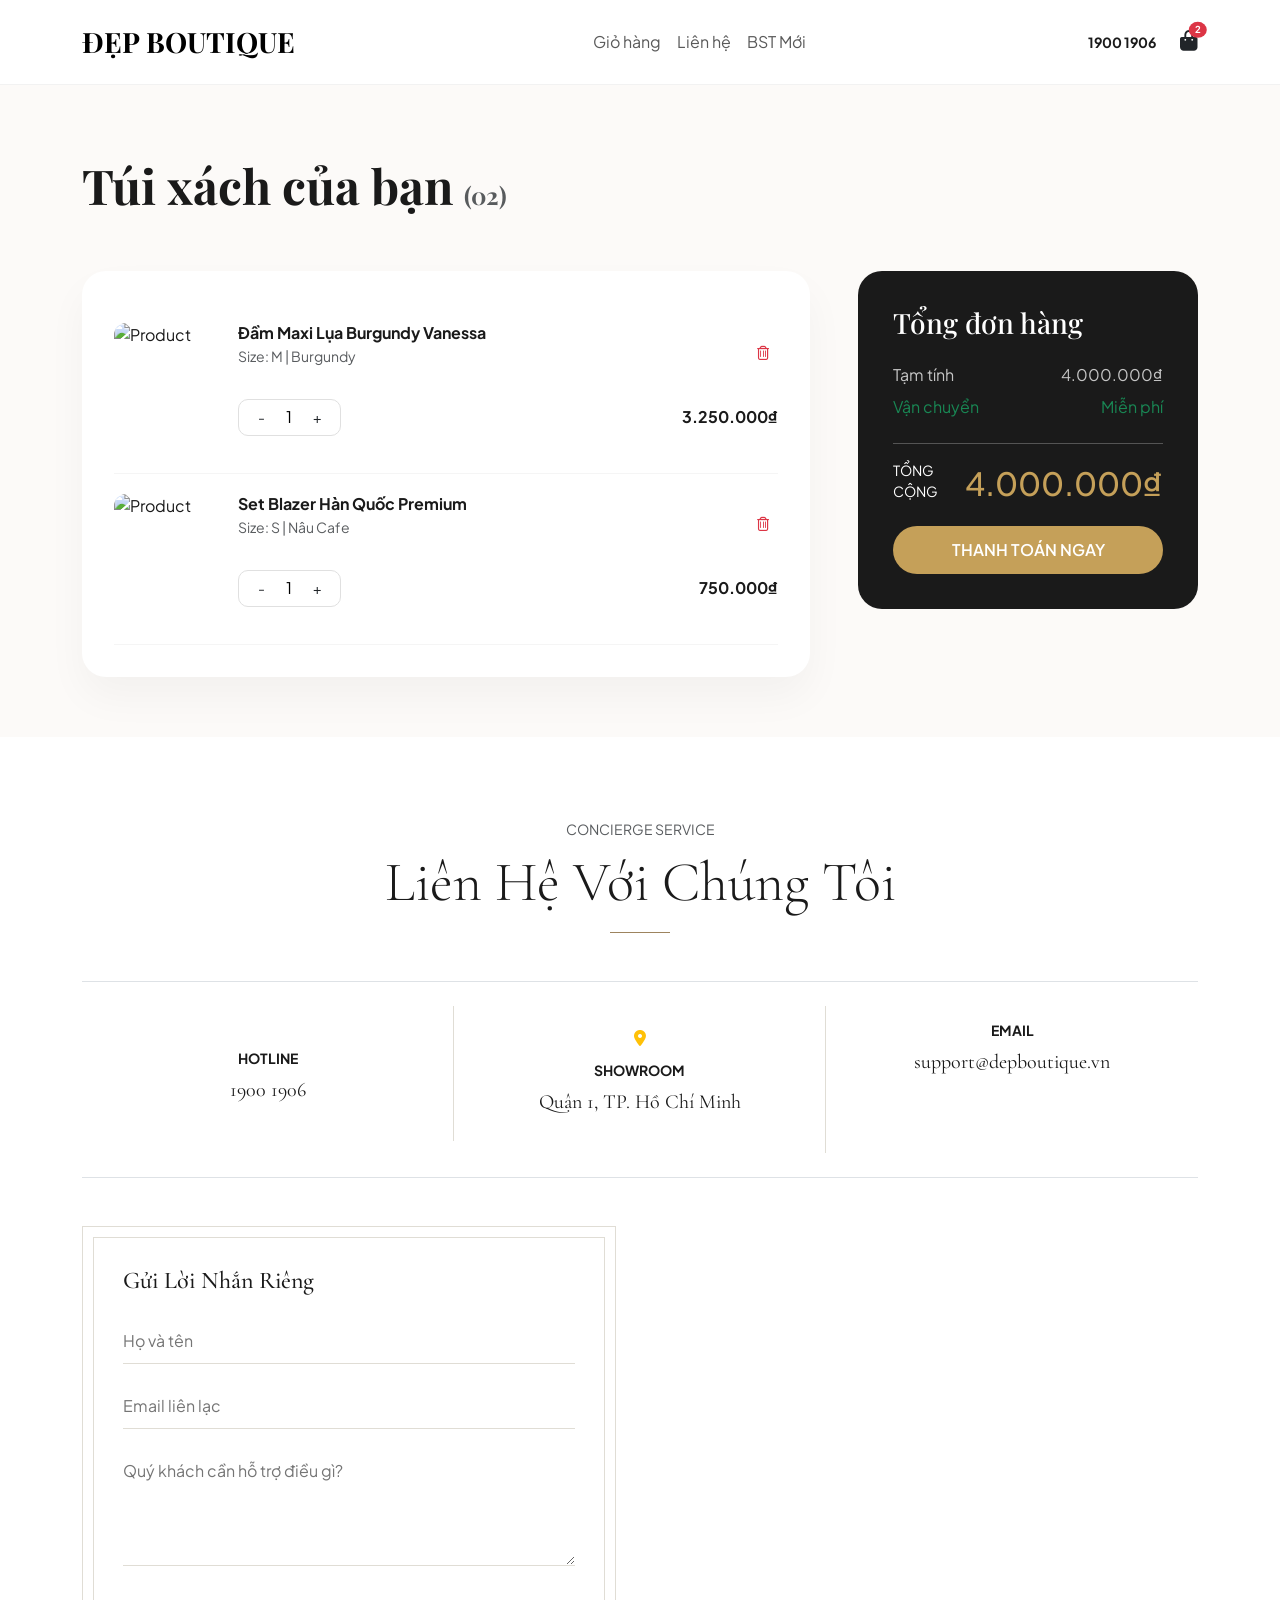
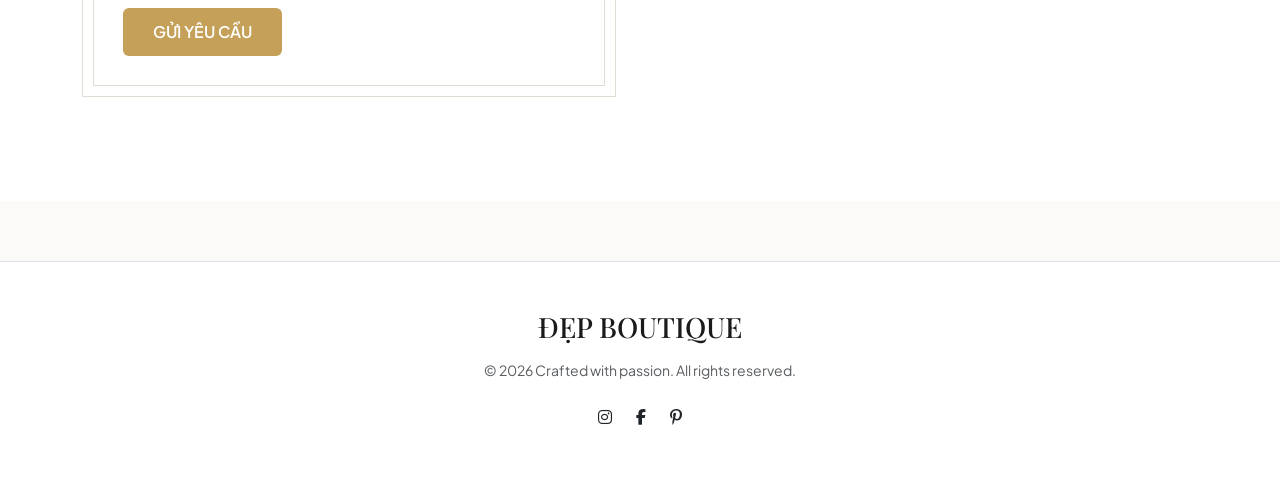
==== chi-tiet.html @ bcf45b08 "lan 1" ====
<!DOCTYPE html>
<html lang="vi">
<head>
    <meta charset="UTF-8">
    <meta name="viewport" content="width=device-width, initial-scale=1.0">
    <title>Đẹp Boutique | Giỏ Hàng & Liên Hệ</title>
    
    <!-- Fonts & Icons -->
    <link href="https://cdn.jsdelivr.net/npm/bootstrap@5.3.0/dist/css/bootstrap.min.css" rel="stylesheet">
    <link href="https://fonts.googleapis.com/css2?family=Plus+Jakarta+Sans:wght@300;400;600&family=Playfair+Display:ital,wght@0,600;1,600&family=Cormorant+Garamond:ital,wght@0,400;0,600;1,400&display=swap" rel="stylesheet">
    <link rel="stylesheet" href="https://cdnjs.cloudflare.com/ajax/libs/font-awesome/6.4.0/css/all.min.css">
    
    <style>
        :root {
            --primary-gold: #c5a059;
            --vintage-gold: #9d845e;
            --dark-ebony: #1a1a1a;
            --soft-cream: #fcfaf8;
            --border-color: #e0ddd5;
            --luxury-shadow: 0 20px 40px rgba(0, 0, 0, 0.04);
        }

        body {
            background-color: var(--soft-cream);
            font-family: 'Plus Jakarta Sans', sans-serif;
            color: var(--dark-ebony);
            scroll-behavior: smooth;
        }

        .serif { font-family: 'Cormorant Garamond', serif; }
        .luxury-font { font-family: 'Playfair Display', serif; }

        /* === NAVIGATION === */
        .navbar {
            background: rgba(255, 255, 255, 0.9);
            backdrop-filter: blur(15px);
            border-bottom: 1px solid rgba(0,0,0,0.05);
            z-index: 1000;
        }

        /* === CART SECTION STYLE === */
        .glass-container {
            background: #fff;
            border-radius: 24px;
            padding: 32px;
            box-shadow: var(--luxury-shadow);
        }

        .cart-item {
            padding: 20px 0;
            border-bottom: 1px solid #f5f5f5;
            transition: 0.3s;
        }

        .cart-img {
            width: 100px;
            height: 130px;
            object-fit: cover;
            border-radius: 12px;
        }

        .qty-control {
            display: inline-flex;
            align-items: center;
            border: 1px solid #e0e0e0;
            border-radius: 10px;
            padding: 2px 10px;
        }

        .summary-box {
            background: var(--dark-ebony);
            color: #fff;
            border-radius: 24px;
            padding: 35px;
            position: sticky;
            top: 100px;
        }

        /* === CONTACT SECTION STYLE === */
        .info-card {
            border-right: 1px solid var(--border-color);
            padding: 20px;
        }
        
        .glass-form-container {
            background: #fff;
            padding: 40px;
            border: 1px solid var(--border-color);
            position: relative;
        }
        .glass-form-container::after {
            content: "";
            position: absolute;
            top: 10px; left: 10px; right: 10px; bottom: 10px;
            border: 1px solid var(--border-color);
            pointer-events: none;
        }

        .form-control-luxury {
            background: transparent;
            border: none;
            border-bottom: 1px solid var(--border-color);
            border-radius: 0;
            padding: 10px 0;
            margin-bottom: 20px;
        }

        .btn-luxury {
            background: var(--primary-gold);
            color: white;
            padding: 12px 30px;
            border: none;
            transition: 0.3s;
            font-weight: 600;
        }
        .btn-luxury:hover {
            background: var(--dark-ebony);
            transform: translateY(-2px);
        }

        /* Phân đoạn */
        .section-divider {
            padding: 80px 0;
            background: white;
            margin: 60px 0;
        }
    </style>
</head>
<body>

    <!-- SHARED NAVBAR -->
    <nav class="navbar navbar-expand-lg sticky-top py-3">
        <div class="container">
            <a class="navbar-brand luxury-font fs-3 fw-bold" href="#">ĐẸP BOUTIQUE</a>
            <button class="navbar-toggler" type="button" data-bs-toggle="collapse" data-bs-target="#navbarNav">
                <span class="navbar-toggler-icon"></span>
            </button>
            <div class="collapse navbar-collapse" id="navbarNav">
                <ul class="navbar-nav mx-auto">
                    <li class="nav-item"><a class="nav-link" href="#cart-section">Giỏ hàng</a></li>
                    <li class="nav-item"><a class="nav-link" href="#contact-section">Liên hệ</a></li>
                    <li class="nav-item"><a class="nav-link" href="#">BST Mới</a></li>
                </ul>
                <div class="d-flex align-items-center gap-3">
                    <div class="text-end d-none d-sm-block me-2">
                        <p class="mb-0 small fw-bold">1900 1906</p>
                    </div>
                    <a href="#cart-section" class="text-dark position-relative">
                        <i class="fa-solid fa-bag-shopping fs-5"></i>
                        <span class="position-absolute top-0 start-100 translate-middle badge rounded-circle bg-danger" style="font-size: 0.6rem;">2</span>
                    </a>
                </div>
            </div>
        </div>
    </nav>

    <!-- SECTION 1: CART -->
    <main id="cart-section" class="container my-5 pt-4">
        <div class="row mb-5">
            <div class="col-12">
                <h1 class="display-5 fw-bold luxury-font">Túi xách của bạn <span class="text-muted fs-4">(02)</span></h1>
            </div>
        </div>

        <div class="row gx-5">
            <div class="col-lg-8">
                <div class="glass-container">
                    <!-- Item 1 -->
                    <div class="cart-item d-flex gap-4">
                        <img src="https://cdn.hstatic.net/products/200000551481/7642aa5f-59ae-4767-91b4-8d01bbb132b4_5e062723e54b413aa8f3a215dddfd560_master.jpg" class="cart-img" alt="Product">
                        <div class="flex-grow-1">
                            <div class="d-flex justify-content-between">
                                <div>
                                    <h6 class="fw-bold mb-1">Đầm Maxi Lụa Burgundy Vanessa</h6>
                                    <p class="text-muted small">Size: M | Burgundy</p>
                                </div>
                                <button class="btn btn-sm text-danger"><i class="fa-regular fa-trash-can"></i></button>
                            </div>
                            <div class="d-flex justify-content-between align-items-center mt-3">
                                <div class="qty-control">
                                    <button class="btn btn-sm">-</button>
                                    <input type="text" value="1" class="border-0 text-center" style="width: 30px;">
                                    <button class="btn btn-sm">+</button>
                                </div>
                                <span class="fw-bold">3.250.000₫</span>
                            </div>
                        </div>
                    </div>
                    <!-- Item 2 -->
                    <div class="cart-item d-flex gap-4">
                        <img src="https://down-vn.img.susercontent.com/file/vn-11134207-7r98o-lpkq4jiwpisb51@resize_w900_nl.webp" class="cart-img" alt="Product">
                        <div class="flex-grow-1">
                            <div class="d-flex justify-content-between">
                                <div>
                                    <h6 class="fw-bold mb-1">Set Blazer Hàn Quốc Premium</h6>
                                    <p class="text-muted small">Size: S | Nâu Cafe</p>
                                </div>
                                <button class="btn btn-sm text-danger"><i class="fa-regular fa-trash-can"></i></button>
                            </div>
                            <div class="d-flex justify-content-between align-items-center mt-3">
                                <div class="qty-control">
                                    <button class="btn btn-sm">-</button>
                                    <input type="text" value="1" class="border-0 text-center" style="width: 30px;">
                                    <button class="btn btn-sm">+</button>
                                </div>
                                <span class="fw-bold">750.000₫</span>
                            </div>
                        </div>
                    </div>
                </div>
            </div>

            <div class="col-lg-4">
                <div class="summary-box">
                    <h3 class="luxury-font mb-4">Tổng đơn hàng</h3>
                    <div class="d-flex justify-content-between mb-2 opacity-75">
                        <span>Tạm tính</span>
                        <span>4.000.000₫</span>
                    </div>
                    <div class="d-flex justify-content-between mb-4 text-success">
                        <span>Vận chuyển</span>
                        <span>Miễn phí</span>
                    </div>
                    <hr>
                    <div class="d-flex justify-content-between align-items-end mb-4">
                        <span class="text-uppercase small">Tổng cộng</span>
                        <h2 class="mb-0" style="color: var(--primary-gold);">4.000.000₫</h2>
                    </div>
                    <button class="btn btn-luxury w-100 rounded-pill">THANH TOÁN NGAY</button>
                </div>
            </div>
        </div>
    </main>

    <!-- SECTION 2: CONTACT -->
    <div id="contact-section" class="section-divider">
        <div class="container">
            <header class="text-center mb-5">
                <span class="text-muted small">CONCIERGE SERVICE</span>
                <h2 class="display-4 serif mt-2">Liên Hệ Với Chúng Tôi</h2>
                <div class="mx-auto mt-3" style="width: 60px; height: 1px; background: var(--vintage-gold);"></div>
            </header>

            <div class="row g-0 border-top border-bottom mb-5 py-4">
                <div class="col-md-4">
                    <div class="info-card text-center">
                        <i class="fa-solid fa-phone-thin mb-3 text-warning"></i>
                        <h6 class="small fw-bold">HOTLINE</h6>
                        <p class="serif fs-5">1900 1906</p>
                    </div>
                </div>
                <div class="col-md-4">
                    <div class="info-card text-center">
                        <i class="fa-solid fa-location-dot mb-3 text-warning"></i>
                        <h6 class="small fw-bold">SHOWROOM</h6>
                        <p class="serif fs-5">Quận 1, TP. Hồ Chí Minh</p>
                    </div>
                </div>
                <div class="col-md-4 text-center p-3">
                    <h6 class="small fw-bold">EMAIL</h6>
                    <p class="serif fs-5">support@depboutique.vn</p>
                </div>
            </div>

            <div class="row gx-lg-5">
                <div class="col-lg-6 mb-4">
                    <div class="glass-form-container">
                        <h4 class="serif mb-4">Gửi Lời Nhắn Riêng</h4>
                        <form>
                            <input type="text" class="form-control-luxury w-100" placeholder="Họ và tên">
                            <input type="email" class="form-control-luxury w-100" placeholder="Email liên lạc">
                            <textarea class="form-control-luxury w-100" rows="4" placeholder="Quý khách cần hỗ trợ điều gì?"></textarea>
                            <button type="button" class="btn btn-luxury mt-3">GỬI YÊU CẦU</button>
                        </form>
                    </div>
                </div>
                <div class="col-lg-6">
                    <div class="h-100" style="min-height: 400px;">
                        <iframe src="https://www.google.com/maps/embed?pb=!1m18!1m12!1m3!1d3919.4602324299107!2d106.6647816758654!3d10.776019459200424!2m3!1f0!2f0!3f0!3m2!1i1024!2i768!4f13.1!3m3!1m2!1s0x31752f1e29f3d99d%3A0xc075454659223788!2zVGVreSBBY2FkZW15!5e0!3m2!1svi!2s!4v1711234567890!5m2!1svi!2s" width="100%" height="100%" style="border:0; filter: grayscale(1);" allowfullscreen="" loading="lazy"></iframe>
                    </div>
                </div>
            </div>
        </div>
    </div>

    <!-- SHARED FOOTER -->
    <footer class="py-5 bg-white border-top">
        <div class="container text-center">
            <h2 class="luxury-font fs-3">ĐẸP BOUTIQUE</h2>
            <p class="text-muted small mt-3">© 2026 Crafted with passion. All rights reserved.</p>
            <div class="mt-4 d-flex justify-content-center gap-4">
                <a href="#" class="text-dark"><i class="fab fa-instagram"></i></a>
                <a href="#" class="text-dark"><i class="fab fa-facebook-f"></i></a>
                <a href="#" class="text-dark"><i class="fab fa-pinterest-p"></i></a>
            </div>
        </div>
    </footer>

    <script src="https://cdn.jsdelivr.net/npm/bootstrap@5.3.0/dist/js/bootstrap.bundle.min.js"></script>
</body>
</html>
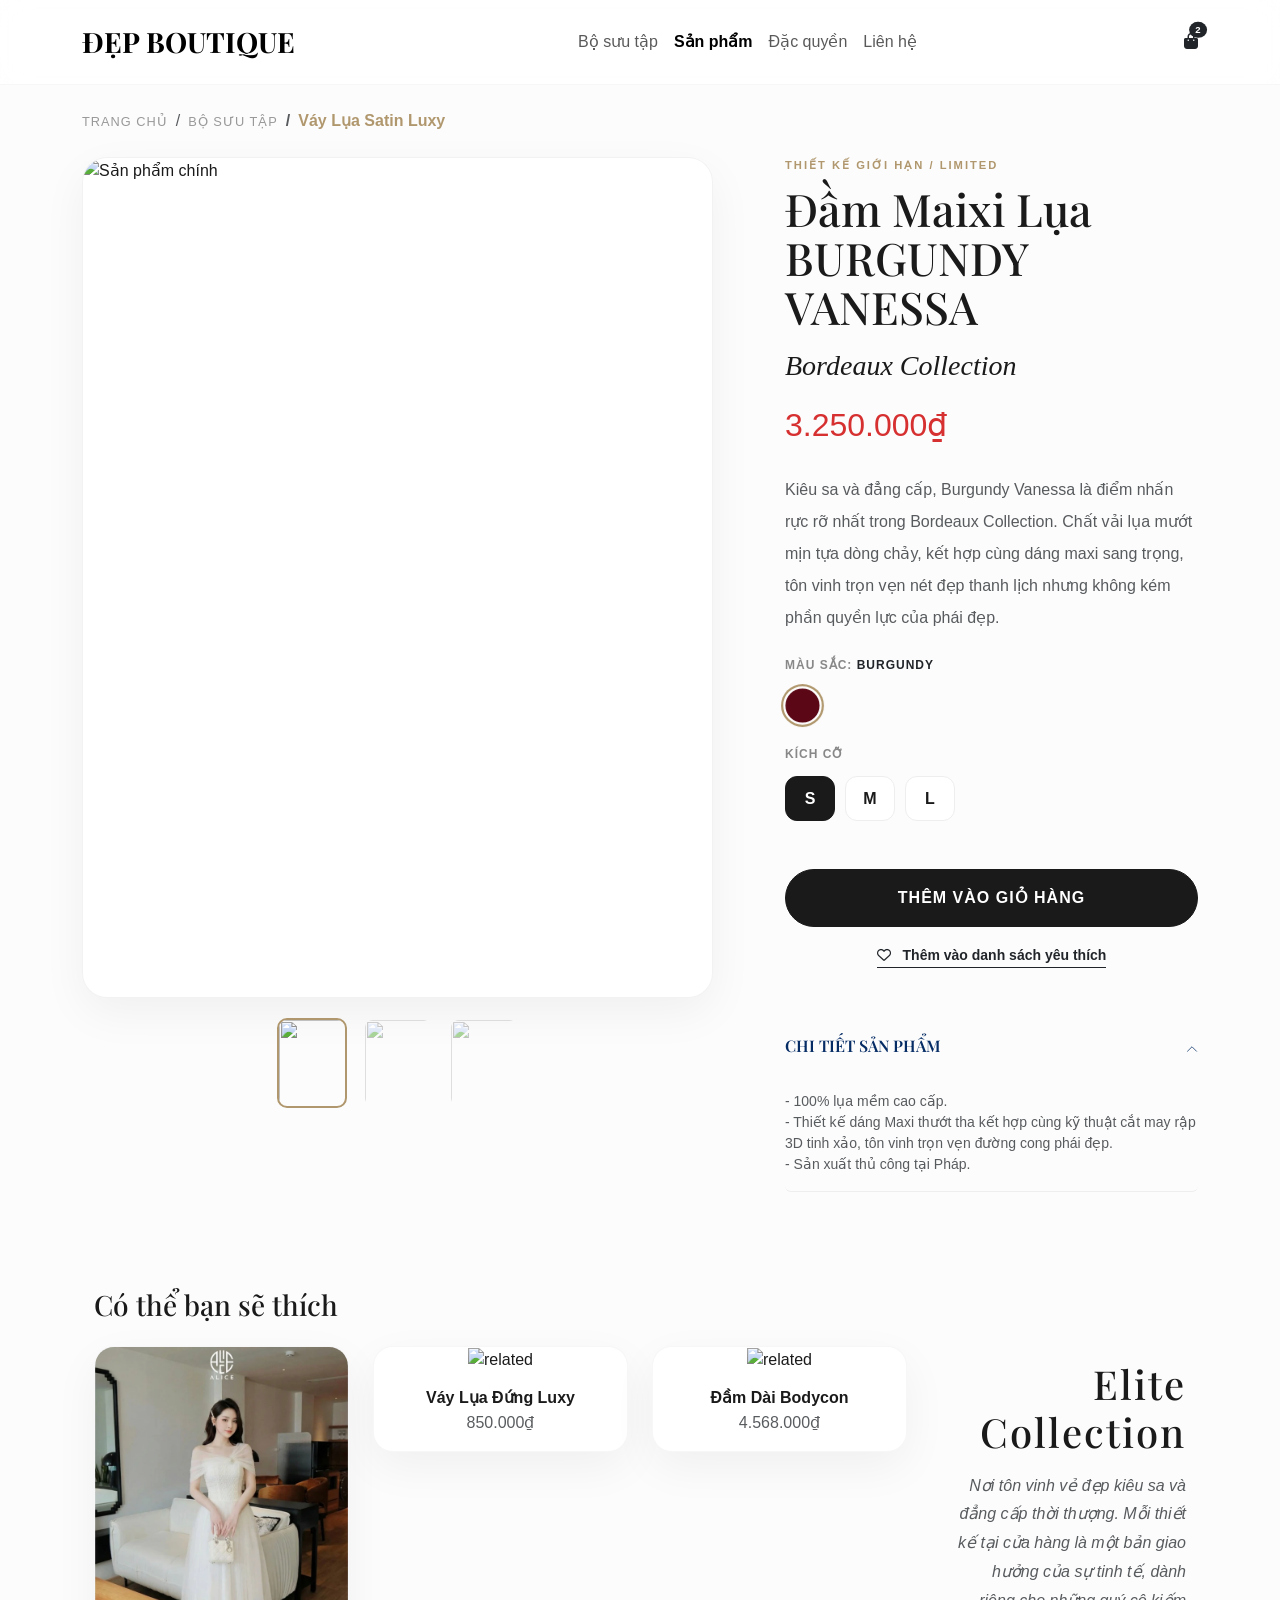
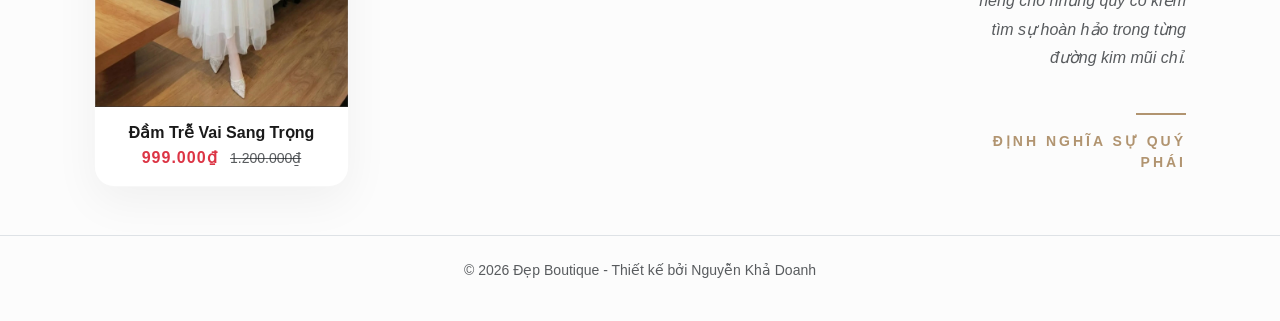
==== commit 08192178: "lan 2" ====
--- a/chi-tiet.html
+++ b/chi-tiet.html
@@ -3,299 +3,405 @@
 <head>
     <meta charset="UTF-8">
     <meta name="viewport" content="width=device-width, initial-scale=1.0">
-    <title>Đẹp Boutique | Giỏ Hàng & Liên Hệ</title>
-    
-    <!-- Fonts & Icons -->
+    <title>Váy Lụa Satin Luxy | Đẹp Boutique</title>
     <link href="https://cdn.jsdelivr.net/npm/bootstrap@5.3.0/dist/css/bootstrap.min.css" rel="stylesheet">
-    <link href="https://fonts.googleapis.com/css2?family=Plus+Jakarta+Sans:wght@300;400;600&family=Playfair+Display:ital,wght@0,600;1,600&family=Cormorant+Garamond:ital,wght@0,400;0,600;1,400&display=swap" rel="stylesheet">
+    <link href="https://fonts.googleapis.com/css2?family=Inter:wght@300;400;600&family=Playfair+Display:ital,wght@0,700;1,700&display=swap" rel="stylesheet">
     <link rel="stylesheet" href="https://cdnjs.cloudflare.com/ajax/libs/font-awesome/6.4.0/css/all.min.css">
     
     <style>
         :root {
-            --primary-gold: #c5a059;
-            --vintage-gold: #9d845e;
-            --dark-ebony: #1a1a1a;
-            --soft-cream: #fcfaf8;
-            --border-color: #e0ddd5;
-            --luxury-shadow: 0 20px 40px rgba(0, 0, 0, 0.04);
+            --primary-gold: #b0976d;
+            --soft-white: #ffffff;
+            --glass-bg: rgba(255, 255, 255, 0.75);
+            --luxury-shadow: 0 15px 45px rgba(0, 0, 0, 0.05);
         }
 
         body {
-            background-color: var(--soft-cream);
-            font-family: 'Plus Jakarta Sans', sans-serif;
-            color: var(--dark-ebony);
-            scroll-behavior: smooth;
-        }
-
-        .serif { font-family: 'Cormorant Garamond', serif; }
-        .luxury-font { font-family: 'Playfair Display', serif; }
-
-        /* === NAVIGATION === */
+            background-color: #fcfcfc;
+            font-family: 'Inter', sans-serif;
+            color: #1a1a1a;
+        }
+
+        h1, h2, h3, .luxury-font { font-family: 'Playfair Display', serif; }
+
+        /* Navbar Style từ Code 2 */
         .navbar {
-            background: rgba(255, 255, 255, 0.9);
+            background: rgba(255, 255, 255, 0.8);
             backdrop-filter: blur(15px);
-            border-bottom: 1px solid rgba(0,0,0,0.05);
-            z-index: 1000;
-        }
-
-        /* === CART SECTION STYLE === */
-        .glass-container {
+            -webkit-backdrop-filter: blur(15px);
+            border-bottom: 1px solid rgba(0,0,0,0.03);
+        }
+
+        /* Gallery tinh chỉnh */
+        .product-gallery {
+            position: sticky;
+            top: 100px;
+        }
+
+        .main-img-wrapper {
+            border-radius: 25px;
+            overflow: hidden;
             background: #fff;
-            border-radius: 24px;
-            padding: 32px;
             box-shadow: var(--luxury-shadow);
-        }
-
-        .cart-item {
-            padding: 20px 0;
-            border-bottom: 1px solid #f5f5f5;
+            border: 1px solid rgba(0,0,0,0.05);
+            margin-bottom: 20px;
+            aspect-ratio: 3/4;
+        }
+
+        .main-img-wrapper img {
+            width: 100%;
+            height: 100%;
+            object-fit: cover;
+            transition: 0.5s ease;
+        }
+
+        .thumb-img {
+            width: 70px;
+            height: 90px;
+            object-fit: cover;
+            border-radius: 10px;
+            cursor: pointer;
+            opacity: 0.5;
             transition: 0.3s;
-        }
-
-        .cart-img {
-            width: 100px;
-            height: 130px;
-            object-fit: cover;
-            border-radius: 12px;
-        }
-
-        .qty-control {
+            border: 2px solid transparent;
+        }
+
+        .thumb-img.active, .thumb-img:hover {
+            opacity: 1;
+            border-color: var(--primary-gold);
+        }
+
+        /* Nội dung sản phẩm */
+        .product-category {
+            font-size: 0.7rem;
+            letter-spacing: 2px;
+            text-transform: uppercase;
+            color: var(--primary-gold);
+            font-weight: 700;
+            display: block;
+            margin-bottom: 10px;
+        }
+
+        .product-title {
+            font-size: 2.8rem;
+            line-height: 1.1;
+            margin-bottom: 20px;
+        }
+
+        .price-section {
+            font-size: 2rem;
+            font-weight: 400;
+            color: #d63031;
+            margin-bottom: 25px;
+        }
+
+        /* Color & Size Selector */
+        .selector-title {
+            font-size: 0.75rem;
+            font-weight: 700;
+            text-transform: uppercase;
+            letter-spacing: 1px;
+            margin-bottom: 15px;
+            color: #888;
+        }
+
+        .color-radio { display: none; }
+        .color-label {
+            width: 35px;
+            height: 35px;
+            border-radius: 50%;
+            display: inline-block;
+            margin-right: 12px;
+            cursor: pointer;
+            border: 2px solid #fff;
+            box-shadow: 0 0 0 1px #ddd;
+            transition: 0.3s;
+        }
+
+        .color-radio:checked + .color-label {
+            box-shadow: 0 0 0 2px var(--primary-gold);
+            transform: scale(1.1);
+        }
+
+        .size-selector input[type="radio"] {
+            display: none;
+        }
+        .size-label {
+            min-width: 50px;
+            height: 45px;
             display: inline-flex;
             align-items: center;
-            border: 1px solid #e0e0e0;
-            border-radius: 10px;
-            padding: 2px 10px;
-        }
-
-        .summary-box {
-            background: var(--dark-ebony);
-            color: #fff;
-            border-radius: 24px;
-            padding: 35px;
-            position: sticky;
-            top: 100px;
-        }
-
-        /* === CONTACT SECTION STYLE === */
-        .info-card {
-            border-right: 1px solid var(--border-color);
-            padding: 20px;
-        }
-        
-        .glass-form-container {
+            justify-content: center;
+            border: 1px solid #eee;
+            border-radius: 12px;
+            cursor: pointer;
+            margin-right: 10px;
+            transition: 0.3s;
+            font-weight: 600;
             background: #fff;
-            padding: 40px;
-            border: 1px solid var(--border-color);
-            position: relative;
-        }
-        .glass-form-container::after {
-            content: "";
-            position: absolute;
-            top: 10px; left: 10px; right: 10px; bottom: 10px;
-            border: 1px solid var(--border-color);
-            pointer-events: none;
-        }
-
-        .form-control-luxury {
+        }
+
+        .size-selector input:checked + .size-label {
+            background: #1a1a1a;
+            color: white;
+            border-color: #1a1a1a;
+        }
+
+        /* Buttons */
+        .btn-add-cart {
+            background: #1a1a1a;
+            color: white;
+            padding: 16px;
+            border-radius: 50px;
+            font-weight: 600;
+            text-transform: uppercase;
+            letter-spacing: 1px;
+            border: 1px solid #1a1a1a;
+            transition: 0.4s;
+            width: 100%;
+        }
+
+        .btn-add-cart:hover {
+            background: transparent;
+            color: #1a1a1a;
+            transform: translateY(-3px);
+        }
+
+        /* Glass Card cho phần Gợi ý (từ Code 2) */
+        .glass-card {
+            background: #fff;
+            border-radius: 20px;
+            overflow: hidden;
+            box-shadow: var(--luxury-shadow);
+            transition: 0.4s;
+            border: 1px solid rgba(0, 0, 0, 0.03);
+        }
+        .glass-card:hover { transform: translateY(-5px); }
+
+
+        .accordion-item {
             background: transparent;
             border: none;
-            border-bottom: 1px solid var(--border-color);
-            border-radius: 0;
-            padding: 10px 0;
-            margin-bottom: 20px;
-        }
-
-        .btn-luxury {
-            background: var(--primary-gold);
-            color: white;
-            padding: 12px 30px;
-            border: none;
-            transition: 0.3s;
+            border-bottom: 1px solid #eee;
+        }
+
+        .accordion-button {
+            background: transparent !important;
+            padding: 20px 0;
             font-weight: 600;
-        }
-        .btn-luxury:hover {
-            background: var(--dark-ebony);
-            transform: translateY(-2px);
-        }
-
-        /* Phân đoạn */
-        .section-divider {
-            padding: 80px 0;
-            background: white;
-            margin: 60px 0;
-        }
+            color: #1a1a1a;
+            box-shadow: none !important;
+        }
+
+        .accordion-button::after {
+            background-size: 12px;
+        }
+
+        .breadcrumb-item a {
+            color: #999;
+            text-decoration: none;
+            font-size: 0.8rem;
+            text-transform: uppercase;
+            letter-spacing: 1px;
+        }
+
+        .breadcrumb-item.active { color: var(--primary-gold); font-weight: 700; }
     </style>
 </head>
 <body>
 
-    <!-- SHARED NAVBAR -->
     <nav class="navbar navbar-expand-lg sticky-top py-3">
         <div class="container">
-            <a class="navbar-brand luxury-font fs-3 fw-bold" href="#">ĐẸP BOUTIQUE</a>
-            <button class="navbar-toggler" type="button" data-bs-toggle="collapse" data-bs-target="#navbarNav">
-                <span class="navbar-toggler-icon"></span>
-            </button>
+            <a class="navbar-brand luxury-font fs-3 fw-bold" href="index.html">ĐẸP BOUTIQUE</a>
             <div class="collapse navbar-collapse" id="navbarNav">
                 <ul class="navbar-nav mx-auto">
-                    <li class="nav-item"><a class="nav-link" href="#cart-section">Giỏ hàng</a></li>
-                    <li class="nav-item"><a class="nav-link" href="#contact-section">Liên hệ</a></li>
-                    <li class="nav-item"><a class="nav-link" href="#">BST Mới</a></li>
+                    <li class="nav-item"><a class="nav-link" href="index.html">Bộ sưu tập</a></li>
+                    <li class="nav-item"><a class="nav-link active fw-bold" href="san-pham.html">Sản phẩm</a></li>
+                    <li class="nav-item"><a class="nav-link" href="#">Đặc quyền</a></li>
+                    <li class="nav-item"><a class="nav-link" href="#">Liên hệ</a></li>
                 </ul>
-                <div class="d-flex align-items-center gap-3">
-                    <div class="text-end d-none d-sm-block me-2">
-                        <p class="mb-0 small fw-bold">1900 1906</p>
-                    </div>
-                    <a href="#cart-section" class="text-dark position-relative">
-                        <i class="fa-solid fa-bag-shopping fs-5"></i>
-                        <span class="position-absolute top-0 start-100 translate-middle badge rounded-circle bg-danger" style="font-size: 0.6rem;">2</span>
-                    </a>
+            </div>
+            <div class="d-flex align-items-center gap-4">
+                <a href="#" class="text-dark position-relative">
+                    <i class="fa-solid fa-bag-shopping"></i>
+                    <span class="position-absolute top-0 start-100 translate-middle badge rounded-circle bg-dark" style="font-size: 0.6rem;">2</span>
+                </a>
+            </div>
+        </div>
+    </nav>
+
+    <main class="container mt-4"> 
+        <nav aria-label="breadcrumb" class="mb-4"> <!-- Giảm mb-5 xuống mb-4 -->
+            <ol class="breadcrumb">
+                <li class="breadcrumb-item"><a href="index.html">Trang chủ</a></li>
+                <li class="breadcrumb-item"><a href="san-pham.html">Bộ sưu tập</a></li>
+                <li class="breadcrumb-item active" aria-current="page">Váy Lụa Satin Luxy</li>
+            </ol>
+        </nav>
+        
+        <div class="row gx-lg-5">
+            <!-- CỘT TRÁI: HÌNH ẢNH -->
+            <div class="col-lg-7">
+                <div class="product-gallery">
+                    <div class="main-img-wrapper">
+                        <img src="https://cdn.hstatic.net/products/200000551481/7642aa5f-59ae-4767-91b4-8d01bbb132b4_5e062723e54b413aa8f3a215dddfd560_master.jpg" id="mainImage" alt="Sản phẩm chính">
+                    </div>
+                    <div class="d-flex gap-3 justify-content-center">
+                        <img src="https://cdn.hstatic.net/products/200000551481/7642aa5f-59ae-4767-91b4-8d01bbb132b4_5e062723e54b413aa8f3a215dddfd560_master.jpg" class="thumb-img active" onclick="changeImage(this.src, this)">
+                        <img src="https://cdn.hstatic.net/products/200000551481/6f911f57-23b0-4916-a3b4-3fe356011489_e3fef547b83f4b5da836d69650c841fb_master.jpg" class="thumb-img" onclick="changeImage(this.src, this)">
+                        <img src="https://cdn.hstatic.net/products/200000551481/974e15cf-36c3-4a74-ae19-53e8309b91e7_fe89175eaa0848e3ba22f487c68ec5bf_master.jpg" class="thumb-img" onclick="changeImage(this.src, this)">
+                    </div>
+                </div>
+            </div>
+
+            <!-- CỘT PHẢI: THÔNG TIN -->
+            <div class="col-lg-5">
+                <div class="ps-lg-4">
+                    <span class="product-category">Thiết kế giới hạn / Limited</span>
+                    <h1 class="product-title">Đầm Maixi Lụa BURGUNDY VANESSA<br><i class="fw-normal fs-3">Bordeaux Collection</i></h1>
+                    
+                    <div class="price-section">3.250.000₫</div>
+
+                    <p class="text-muted mb-4 lh-lg">
+                        Kiêu sa và đẳng cấp, Burgundy Vanessa là điểm nhấn rực rỡ nhất trong Bordeaux Collection. Chất vải lụa mướt mịn tựa dòng chảy, kết hợp cùng dáng maxi sang trọng, tôn vinh trọn vẹn nét đẹp thanh lịch nhưng không kém phần quyền lực của phái đẹp.
+                    </p>
+
+                    <!-- CHỌN MÀU SẮC (Tính năng mới) -->
+                    <div class="mb-4">
+                        <h6 class="selector-title">Màu sắc: <span id="colorName" class="text-dark">Burgundy</span></h6>
+                        <div class="d-flex">
+                            <input type="radio" name="color" id="color1" class="color-radio" checked onchange="updateColor('Bordeaux', 'https://images.unsplash.com/photo-1595777457583-95e059d581b8?q=80&w=1200')">
+                            <label for="color1" class="color-label" style="background-color: #5b0715;"></label>
+                        </div>
+                    </div>
+
+                    <!-- CHỌN KÍCH CỠ -->
+                    <div class="mb-5">
+                        <h6 class="selector-title">Kích cỡ</h6>
+                        <div class="size-selector d-flex">
+                            <label><input type="radio" name="size" checked><span class="size-label">S</span></label>
+                            <label><input type="radio" name="size"><span class="size-label">M</span></label>
+                            <label><input type="radio" name="size"><span class="size-label">L</span></label>
+                        </div>
+                    </div>
+
+                    <div class="row g-3 mb-5">
+                        <div class="col-12">
+                            <button class="btn btn-add-cart">Thêm vào giỏ hàng</button>
+                        </div>
+                        <div class="col-12 text-center mt-3">
+                            <a href="#" class="text-dark small text-decoration-none fw-bold border-bottom border-dark pb-1">
+                                <i class="fa-regular fa-heart me-2"></i> Thêm vào danh sách yêu thích
+                            </a>
+                        </div>
+                    </div>
+
+
+
+                    <!-- CHI TIẾT (Accordion) -->
+                    <div class="accordion" id="prodAcc">
+                        <div class="accordion-item">
+                            <h2 class="accordion-header"><button class="accordion-button" data-bs-toggle="collapse" data-bs-target="#c1">CHI TIẾT SẢN PHẨM</button></h2>
+                            <div id="c1" class="accordion-collapse collapse show">
+                                <div class="accordion-body px-0 text-muted small">
+                                    - 100% lụa mềm cao cấp.<br>
+                                    - Thiết kế dáng Maxi thướt tha kết hợp cùng kỹ thuật cắt may rập 3D tinh xảo, tôn vinh trọn vẹn đường cong phái đẹp.<br>
+                                    - Sản xuất thủ công tại Pháp.
+                                </div>
+                            </div>
+                        </div>
+                    </div>
                 </div>
             </div>
         </div>
-    </nav>
-
-    <!-- SECTION 1: CART -->
-    <main id="cart-section" class="container my-5 pt-4">
-        <div class="row mb-5">
-            <div class="col-12">
-                <h1 class="display-5 fw-bold luxury-font">Túi xách của bạn <span class="text-muted fs-4">(02)</span></h1>
+
+        <!-- GỢI Ý SẢN PHẨM (Style Glass Card) -->
+        <section class="container mt-5 pt-5">
+            <h3 class="luxury-font mb-4">Có thể bạn sẽ thích</h3>
+            <div class="row align-items-center g-4">
+                
+                <!-- Phần sản phẩm (Bây giờ nằm bên TRÁI) -->
+                <div class="col-lg-9">
+                    <div class="row g-4">
+                        <div class="col-md-4">
+                            <div class="glass-card text-center">
+                                <img src="./img/đầm trễ vai.png" class="img-fluid" alt="related">
+                                <div class="p-3">
+                                    <h6 class="fw-bold mb-1">Đầm Trễ Vai Sang Trọng</h6>
+                                    <span class="fw-bold text-danger" style="letter-spacing: 1px;">999.000₫</span>
+                                    <span class="small text-muted text-decoration-line-through ms-2">1.200.000₫</span>
+                                </div>
+                            </div>
+                        </div>
+
+                        <div class="col-md-4">
+                            <div class="glass-card text-center">
+                                <img src="https://down-vn.img.susercontent.com/file/vn-11134207-820l4-mgpel3ese0we8b.webp" class="img-fluid" alt="related">
+                                <div class="p-3">
+                                    <h6 class="fw-bold mb-1">Váy Lụa Đứng Luxy</h6>
+                                    <span class="text-muted">850.000₫</span>
+                                </div>
+                            </div>
+                        </div>
+
+                        <div class="col-md-4">
+                            <div class="glass-card text-center">
+                                <img src="https://down-vn.img.susercontent.com/file/vn-11134201-7ras8-mb7occz26fg3f4.webp" class="img-fluid" alt="related">
+                                <div class="p-3">
+                                    <h6 class="fw-bold mb-1">Đầm Dài Bodycon</h6>
+                                    <span class="text-muted">4.568.000₫</span>
+                                </div>
+                            </div>
+                        </div>
+                        
+                    </div>
+                </div>
+
+                <!-- Phần giới thiệu Shop (Bây giờ nằm bên PHẢI) -->
+                <div class="col-lg-3">
+                    <!-- Thêm text-end để căn chữ sang phải cho sang trọng -->
+                    <div class="shop-intro ps-lg-4 text-end"> 
+                        <h2 class="luxury-font mb-3" style="font-size: 2.5rem; letter-spacing: 2px;">Elite <br>Collection</h2>
+                        <p class="text-muted" style="line-height: 1.8; font-style: italic;">
+                            Nơi tôn vinh vẻ đẹp kiêu sa và đẳng cấp thời thượng. Mỗi thiết kế tại cửa hàng là một bản giao hưởng của sự tinh tế, dành riêng cho những quý cô kiếm tìm sự hoàn hảo trong từng đường kim mũi chỉ.
+                        </p>
+                        <div class="mt-4 d-flex flex-column align-items-end">
+                            <!-- Căn chỉnh lại đường kẻ và text nhỏ sang phải -->
+                            <hr style="width: 50px; border-top: 2px solid #b19470; opacity: 1; margin-right: 0;">
+                            <small class="text-uppercase fw-bold" style="letter-spacing: 3px; color: #b19470;">Định nghĩa sự quý phái</small>
+                        </div>
+                    </div>
+                </div>
+
             </div>
-        </div>
-
-        <div class="row gx-5">
-            <div class="col-lg-8">
-                <div class="glass-container">
-                    <!-- Item 1 -->
-                    <div class="cart-item d-flex gap-4">
-                        <img src="https://cdn.hstatic.net/products/200000551481/7642aa5f-59ae-4767-91b4-8d01bbb132b4_5e062723e54b413aa8f3a215dddfd560_master.jpg" class="cart-img" alt="Product">
-                        <div class="flex-grow-1">
-                            <div class="d-flex justify-content-between">
-                                <div>
-                                    <h6 class="fw-bold mb-1">Đầm Maxi Lụa Burgundy Vanessa</h6>
-                                    <p class="text-muted small">Size: M | Burgundy</p>
-                                </div>
-                                <button class="btn btn-sm text-danger"><i class="fa-regular fa-trash-can"></i></button>
-                            </div>
-                            <div class="d-flex justify-content-between align-items-center mt-3">
-                                <div class="qty-control">
-                                    <button class="btn btn-sm">-</button>
-                                    <input type="text" value="1" class="border-0 text-center" style="width: 30px;">
-                                    <button class="btn btn-sm">+</button>
-                                </div>
-                                <span class="fw-bold">3.250.000₫</span>
-                            </div>
-                        </div>
-                    </div>
-                    <!-- Item 2 -->
-                    <div class="cart-item d-flex gap-4">
-                        <img src="https://down-vn.img.susercontent.com/file/vn-11134207-7r98o-lpkq4jiwpisb51@resize_w900_nl.webp" class="cart-img" alt="Product">
-                        <div class="flex-grow-1">
-                            <div class="d-flex justify-content-between">
-                                <div>
-                                    <h6 class="fw-bold mb-1">Set Blazer Hàn Quốc Premium</h6>
-                                    <p class="text-muted small">Size: S | Nâu Cafe</p>
-                                </div>
-                                <button class="btn btn-sm text-danger"><i class="fa-regular fa-trash-can"></i></button>
-                            </div>
-                            <div class="d-flex justify-content-between align-items-center mt-3">
-                                <div class="qty-control">
-                                    <button class="btn btn-sm">-</button>
-                                    <input type="text" value="1" class="border-0 text-center" style="width: 30px;">
-                                    <button class="btn btn-sm">+</button>
-                                </div>
-                                <span class="fw-bold">750.000₫</span>
-                            </div>
-                        </div>
-                    </div>
-                </div>
-            </div>
-
-            <div class="col-lg-4">
-                <div class="summary-box">
-                    <h3 class="luxury-font mb-4">Tổng đơn hàng</h3>
-                    <div class="d-flex justify-content-between mb-2 opacity-75">
-                        <span>Tạm tính</span>
-                        <span>4.000.000₫</span>
-                    </div>
-                    <div class="d-flex justify-content-between mb-4 text-success">
-                        <span>Vận chuyển</span>
-                        <span>Miễn phí</span>
-                    </div>
-                    <hr>
-                    <div class="d-flex justify-content-between align-items-end mb-4">
-                        <span class="text-uppercase small">Tổng cộng</span>
-                        <h2 class="mb-0" style="color: var(--primary-gold);">4.000.000₫</h2>
-                    </div>
-                    <button class="btn btn-luxury w-100 rounded-pill">THANH TOÁN NGAY</button>
-                </div>
-            </div>
-        </div>
+        </section>
+
     </main>
 
-    <!-- SECTION 2: CONTACT -->
-    <div id="contact-section" class="section-divider">
-        <div class="container">
-            <header class="text-center mb-5">
-                <span class="text-muted small">CONCIERGE SERVICE</span>
-                <h2 class="display-4 serif mt-2">Liên Hệ Với Chúng Tôi</h2>
-                <div class="mx-auto mt-3" style="width: 60px; height: 1px; background: var(--vintage-gold);"></div>
-            </header>
-
-            <div class="row g-0 border-top border-bottom mb-5 py-4">
-                <div class="col-md-4">
-                    <div class="info-card text-center">
-                        <i class="fa-solid fa-phone-thin mb-3 text-warning"></i>
-                        <h6 class="small fw-bold">HOTLINE</h6>
-                        <p class="serif fs-5">1900 1906</p>
-                    </div>
-                </div>
-                <div class="col-md-4">
-                    <div class="info-card text-center">
-                        <i class="fa-solid fa-location-dot mb-3 text-warning"></i>
-                        <h6 class="small fw-bold">SHOWROOM</h6>
-                        <p class="serif fs-5">Quận 1, TP. Hồ Chí Minh</p>
-                    </div>
-                </div>
-                <div class="col-md-4 text-center p-3">
-                    <h6 class="small fw-bold">EMAIL</h6>
-                    <p class="serif fs-5">support@depboutique.vn</p>
-                </div>
-            </div>
-
-            <div class="row gx-lg-5">
-                <div class="col-lg-6 mb-4">
-                    <div class="glass-form-container">
-                        <h4 class="serif mb-4">Gửi Lời Nhắn Riêng</h4>
-                        <form>
-                            <input type="text" class="form-control-luxury w-100" placeholder="Họ và tên">
-                            <input type="email" class="form-control-luxury w-100" placeholder="Email liên lạc">
-                            <textarea class="form-control-luxury w-100" rows="4" placeholder="Quý khách cần hỗ trợ điều gì?"></textarea>
-                            <button type="button" class="btn btn-luxury mt-3">GỬI YÊU CẦU</button>
-                        </form>
-                    </div>
-                </div>
-                <div class="col-lg-6">
-                    <div class="h-100" style="min-height: 400px;">
-                        <iframe src="https://www.google.com/maps/embed?pb=!1m18!1m12!1m3!1d3919.4602324299107!2d106.6647816758654!3d10.776019459200424!2m3!1f0!2f0!3f0!3m2!1i1024!2i768!4f13.1!3m3!1m2!1s0x31752f1e29f3d99d%3A0xc075454659223788!2zVGVreSBBY2FkZW15!5e0!3m2!1svi!2s!4v1711234567890!5m2!1svi!2s" width="100%" height="100%" style="border:0; filter: grayscale(1);" allowfullscreen="" loading="lazy"></iframe>
-                    </div>
-                </div>
-            </div>
-        </div>
-    </div>
-
-    <!-- SHARED FOOTER -->
-    <footer class="py-5 bg-white border-top">
+    <footer class="py-4 border-top mt-5">
         <div class="container text-center">
-            <h2 class="luxury-font fs-3">ĐẸP BOUTIQUE</h2>
-            <p class="text-muted small mt-3">© 2026 Crafted with passion. All rights reserved.</p>
-            <div class="mt-4 d-flex justify-content-center gap-4">
-                <a href="#" class="text-dark"><i class="fab fa-instagram"></i></a>
-                <a href="#" class="text-dark"><i class="fab fa-facebook-f"></i></a>
-                <a href="#" class="text-dark"><i class="fab fa-pinterest-p"></i></a>
-            </div>
+            <p class="text-muted small">© 2026 Đẹp Boutique - Thiết kế bởi Nguyễn Khả Doanh</p>
         </div>
     </footer>
 
     <script src="https://cdn.jsdelivr.net/npm/bootstrap@5.3.0/dist/js/bootstrap.bundle.min.js"></script>
+    <script>
+        // Hàm đổi ảnh khi click thumbnail
+        function changeImage(src, el) {
+            document.getElementById('mainImage').src = src;
+            document.querySelectorAll('.thumb-img').forEach(img => img.classList.remove('active'));
+            el.classList.add('active');
+        }
+
+        // Hàm đổi ảnh khi chọn màu sắc
+        function updateColor(name, imgSrc) {
+            document.getElementById('colorName').innerText = name;
+            document.getElementById('mainImage').style.opacity = '0';
+            setTimeout(() => {
+                document.getElementById('mainImage').src = imgSrc;
+                document.getElementById('mainImage').style.opacity = '1';
+            }, 200);
+        }
+    </script>
 </body>
 </html>
